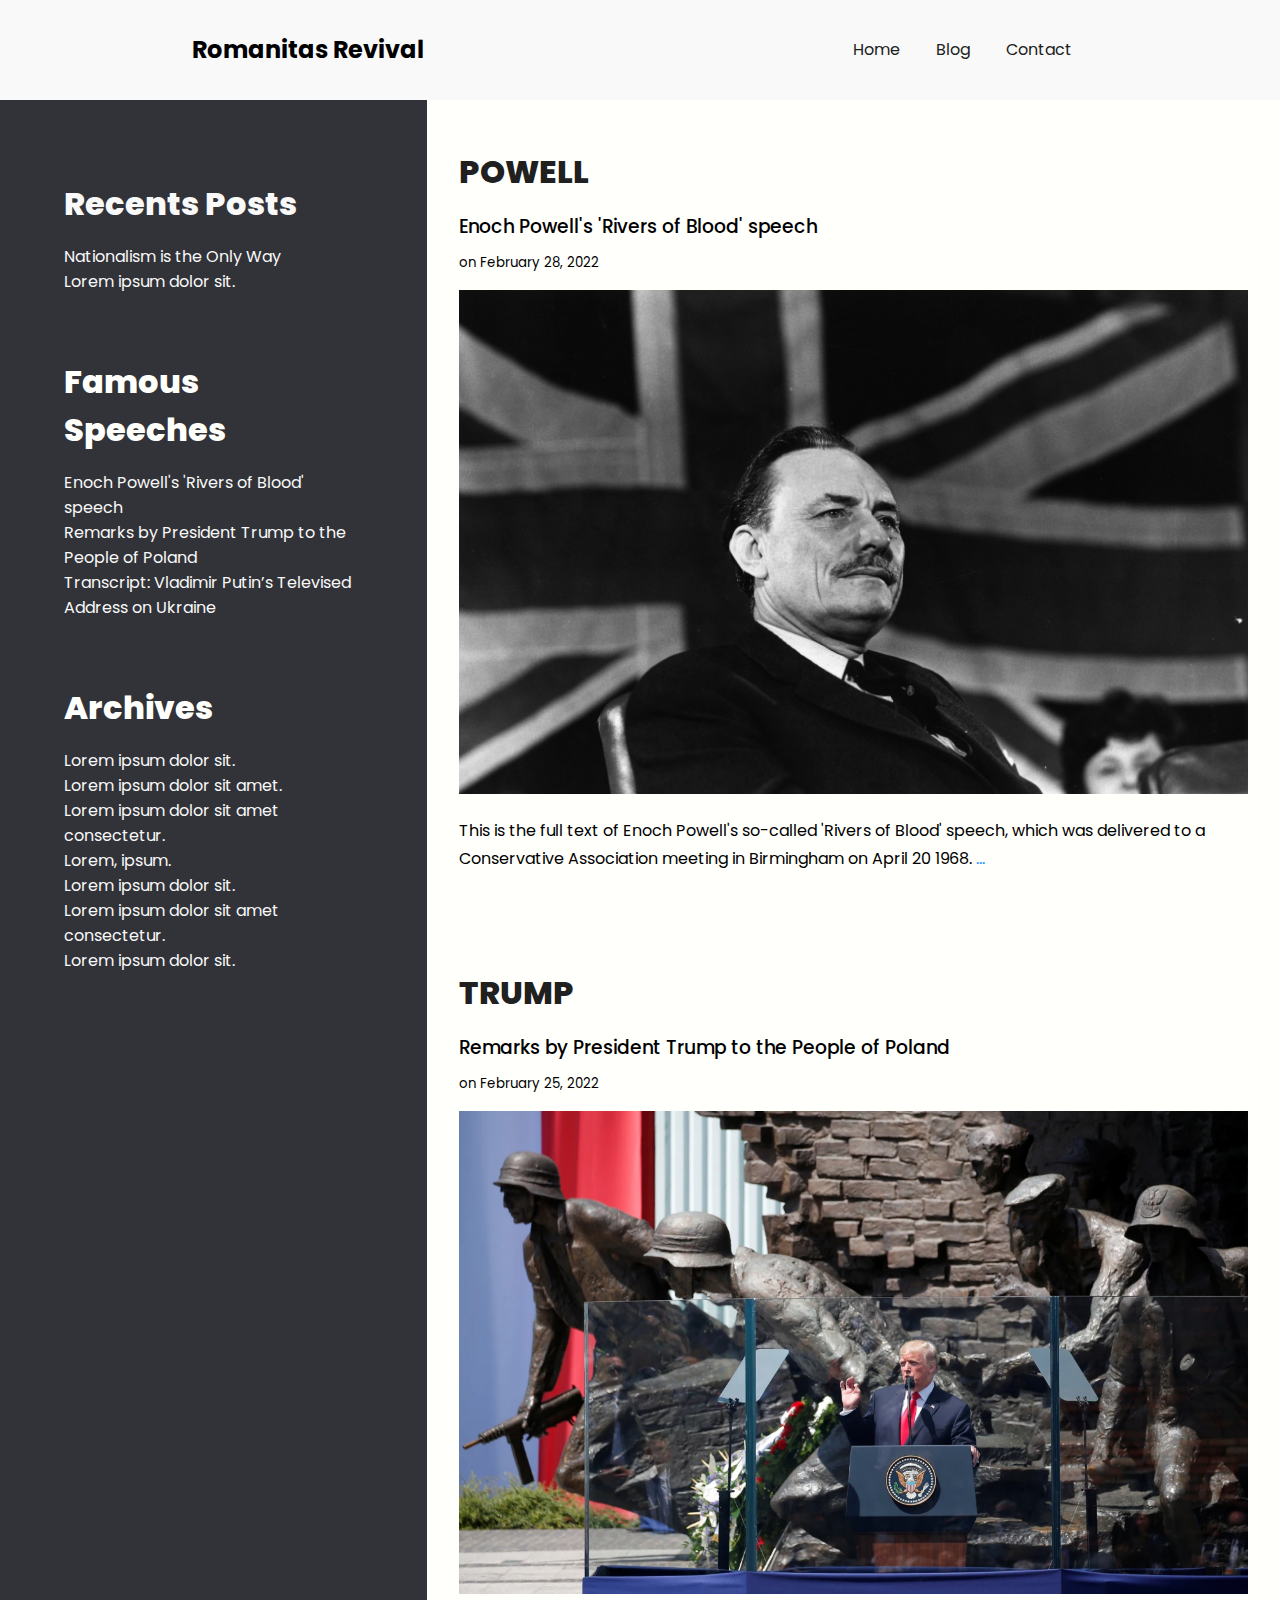
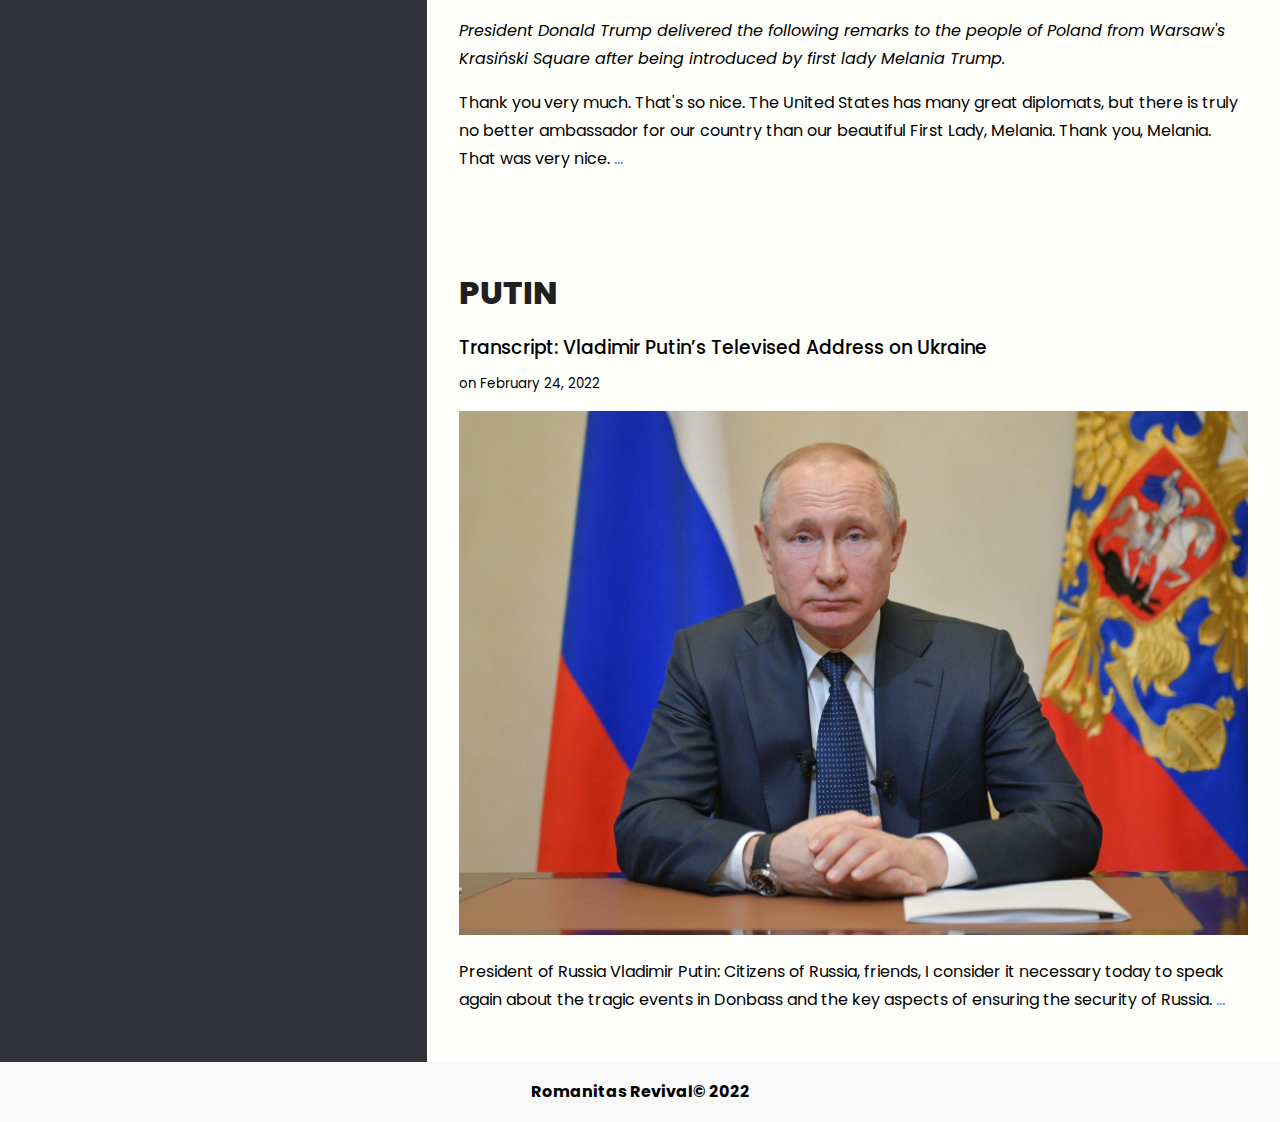
==== famousspeeches.html @ 78b0e217 "upload files march 1 2022" ====
<!DOCTYPE html>
<html lang="en">

<head>
    <meta charset="UTF-8">
    <meta http-equiv="X-UA-Compatible" content="IE=edge">
    <meta name="viewport" content="width=device-width, initial-scale=1.0">
    <link rel="stylesheet" href="style.css">
    <title>Romanitas Revival</title>
</head>

<body>

    <div class="container">
        <header>
            <nav>
                <div class="logo">
                    <h2>Romanitas Revival</h2>
                </div>
                <ul>
                    <li><a href="">Home</a></li>
                    <li><a href="blog.html">Blog</a></li>
                    <li><a href="">Contact</a></li>
                </ul>
                <a href="#" class="mobile">&#9776;</a>
            </nav>
        </header>
        <aside>
            <div class="post">
              <h1><a href="blog.html">Recents Posts</a></h1>
                <ul>
                  <li><a href="nationalismistheonlyway.html">Nationalism is the Only Way</a></li>
                    <li><a href="">Lorem ipsum dolor sit.</a></li>
                </ul>
            </div>
            <div class="comments">
                <h1>Famous Speeches</h1>
                <ul>
                    <li><a href="powell.html">Enoch Powell's 'Rivers of Blood' speech</a></li>
                    <li><a href="trump.html">Remarks by President Trump to the People of Poland</a></li>
                    <li><a href="putin.html">Transcript: Vladimir Putin’s Televised Address on Ukraine</a></li>
                </ul>
            </div>
            <div class="archives">
                <h1>Archives</h1>
                <ul>
                    <li><a href="">Lorem ipsum dolor sit.</a></li>
                    <li><a href="">Lorem ipsum dolor sit amet.</a></li>
                    <li><a href="">Lorem ipsum dolor sit amet consectetur.</a></li>
                    <li><a href="">Lorem, ipsum.</a></li>
                    <li><a href="">Lorem ipsum dolor sit.</a></li>
                    <li><a href="">Lorem ipsum dolor sit amet consectetur.</a></li>
                    <li><a href="">Lorem ipsum dolor sit.</a></li>
                </ul>
            </div>
        </aside>
        <main>
            <div class="blog-post">
                <div class="meta">
                    <h1>POWELL</h1>
                    <h3>Enoch Powell's 'Rivers of Blood' speech</h3>
                    <small><a href="#"></a> on February 28, 2022</small>
                </div>
                <div class="post">
                    <img src="images/powell.jpg" alt="">
                    <p class="excerpt">This is the full text of Enoch Powell's so-called 'Rivers of Blood' speech, which was
                    delivered to a Conservative Association meeting in Birmingham on April 20 1968. <a href="powell.html">...</a></p>
                </div>
            </div>

            <div class="blog-post">
                <div class="meta">
                    <h1>TRUMP</h1>
                    <h3>Remarks by President Trump to the People of Poland</h3>
                    <small><a href="#"></a> on February 25, 2022</small>
                </div>
                <div class="post">
                    <img src="images/trump.jpg" alt="">
                    <p class="excerpt"><i>President Donald Trump delivered the following remarks to the people of Poland from Warsaw's Krasiński Square after being introduced by first lady Melania Trump.</i></p>

                    <p class="excerpt">Thank you very much. That's so nice. The United States has many great diplomats, but there is truly no better ambassador for our country than our beautiful First Lady, Melania. Thank you, Melania. That was very nice.  <a href="trump.html">...</a></p>
                </div>
            </div>

            <div class="blog-post">
                <div class="meta">
                    <h1>PUTIN</h1>
                    <h3>Transcript: Vladimir Putin’s Televised Address on Ukraine</h3>
                    <small><a href="#"></a> on February 24, 2022</small>
                </div>
                <div class="post">
                    <img src="images/putin.jpg" alt="">
                    <p class="excerpt">President of Russia Vladimir Putin: Citizens of Russia, friends,
                    I consider it necessary today to speak again about the tragic events in Donbass and the key aspects of ensuring the security of Russia.  <a href="putin.html">...</a></p>
                </div>
            </div>

        </main>
        <footer>
          <h4>Romanitas Revival© 2022</h4>
        </footer>

    </div>
<script src="app.js"></script>
</body>

</html>
---- style.css ----
@import url('https://fonts.googleapis.com/css2?family=Poppins:wght@400;500;800&display=swap');

/* Base Styling */
* {
    margin: 0;
    padding: 0;
    box-sizing: border-box;
}

body {
    font-family: 'Poppins', sans-serif;
    background: url(images/bg.jpg);
    background-size: cover;

}

ul {
    list-style-type: none;
}

a {
    text-decoration: none;
    color: #f9f9f9;
}

h1 {
    color: #fffffc;
    margin: 16px 0;
    font-weight: 800;
}

h3 {
    margin: 8px 0;
    font-weight: 500;
}

p {
    margin: 16px 0;
    line-height: 1.75;
    font-weight: 400;
}

img {
    max-width: 100%;
    height: auto;
    margin-top: 16px;
}

/* Layout */
.container {
    display: grid;
    grid-template-columns: repeat(3, 1fr);
    grid-template-rows: 100px auto 60px;
    /* height: 100vh; */
    width: 100%;
    margin: 0 auto;
}

header {
    background-color: #F9F9F9;
    grid-column-start: span 3;

}

aside {
    background-color: #313338;
    grid-column-start: span 1;

}

main {
    background-color: #fffffc;
    grid-column-start: span 2;

}

footer {
    background-color: #F9F9F9;
    grid-column-start: span 3;
    text-align: center;
    display: flex;
    align-items: center;
    justify-content: center;

}

@media (max-width:768px) {
    .container {
        grid-template-columns: 1fr;
        grid-template-rows: 100px auto auto 100px;
    }

    header,
    aside,
    main,
    footer {
        grid-column-start: span 4;
    }
}


/* Navigation */
header {
    line-height: 100px;
}

nav {
    display: flex;
    align-items: center;
    justify-content: space-between;
    width: 70%;
    margin: 0 auto;

}

nav ul li {
    display: inline;
    padding: 0 16px;
}

nav ul li a {
    color: #202020;
}

.mobile {
    display: none;
}
.show {
    display: block;
}

@media (max-width:768px) {
    nav{
        position: relative;
    }
    nav ul {
        display: none;
        width: 100%;
        background-color: grey;
        position: absolute;
        top:100px;
        height:40vh;
        text-align: center;
    }
    nav ul li {
        display: block;
        margin-bottom: 5px;
    }
    nav ul li a{
        color:#fffffc;
    }

    a.mobile {
        color: #202020;
        font-size: 32px;
        display: block;
    }


}

/* Aside */
aside {
    padding: 64px;
}

aside .comments,
.archives {
    margin-top: 64px;
}

/* Blog */
.blog-post h1 {
    color: #202020;
}

.blog-post a {
    color: dodgerblue;
}

.blog-post {
    padding: 32px;
}
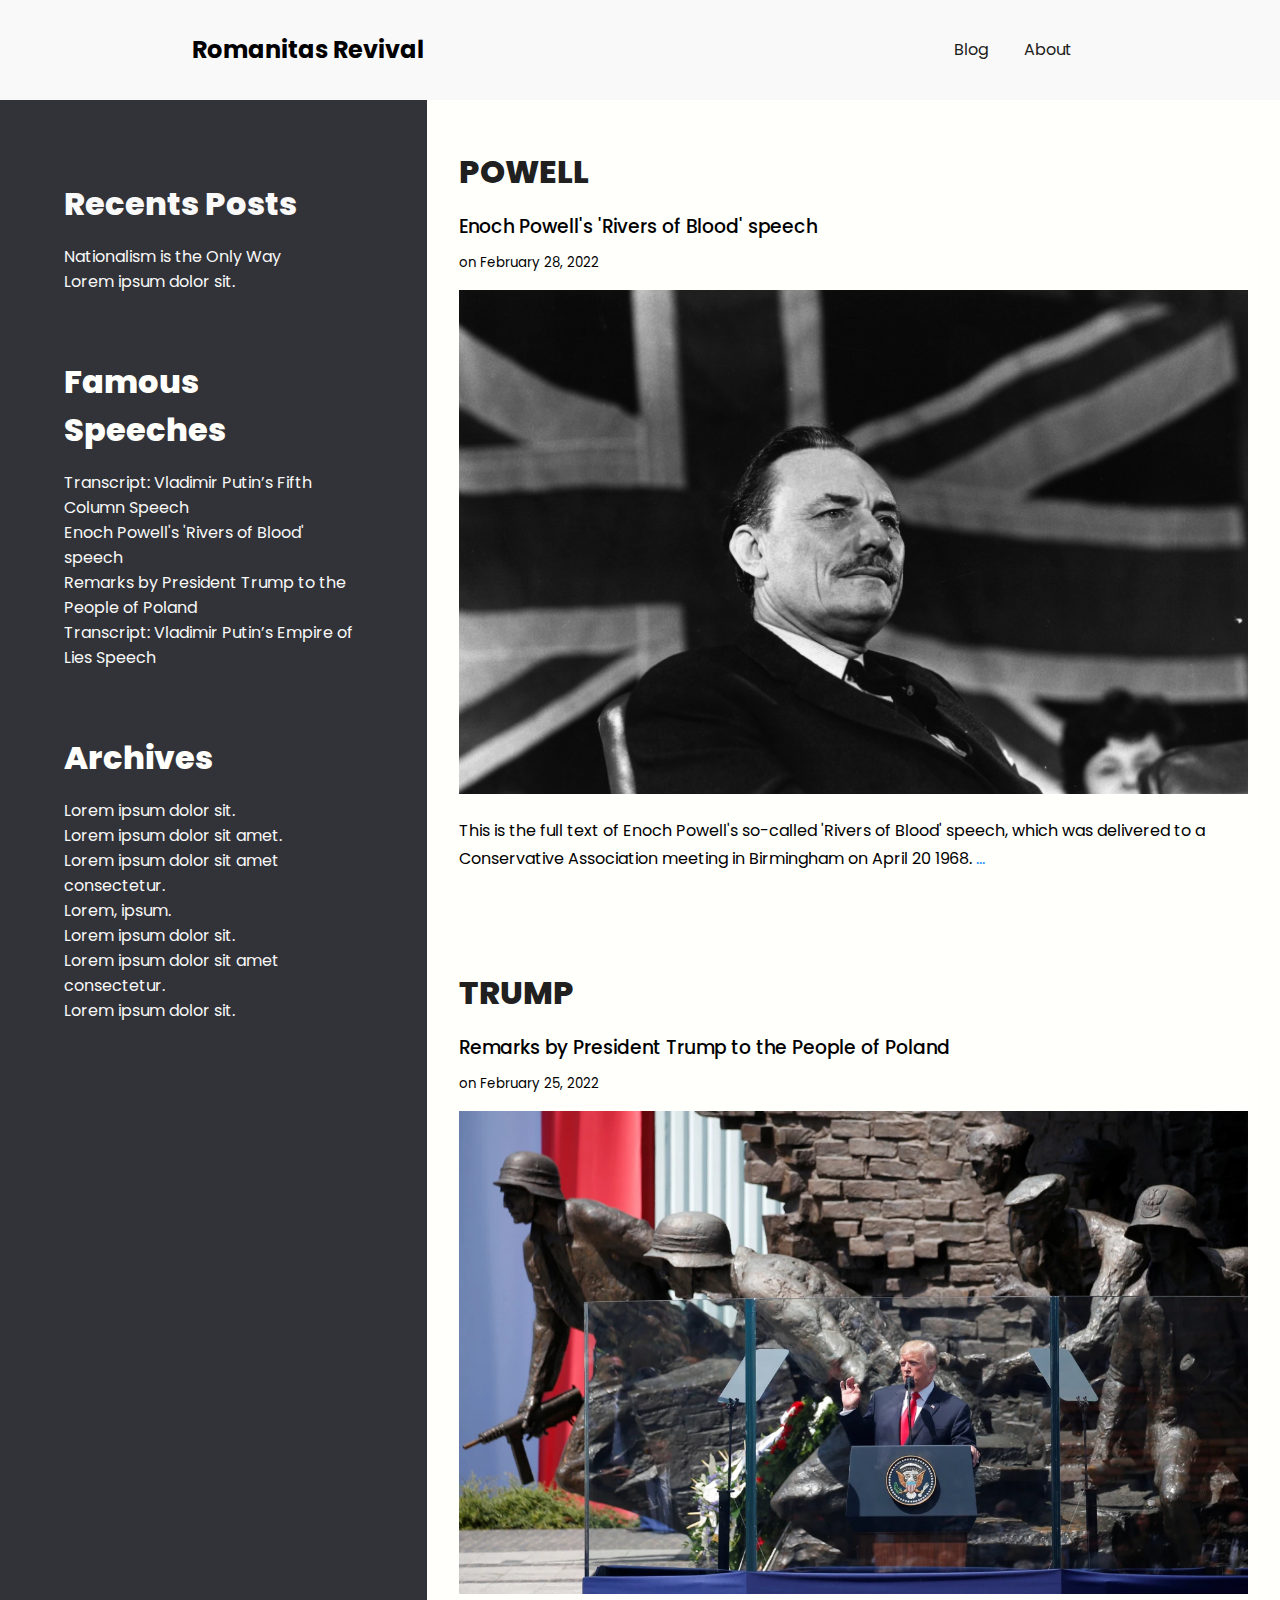
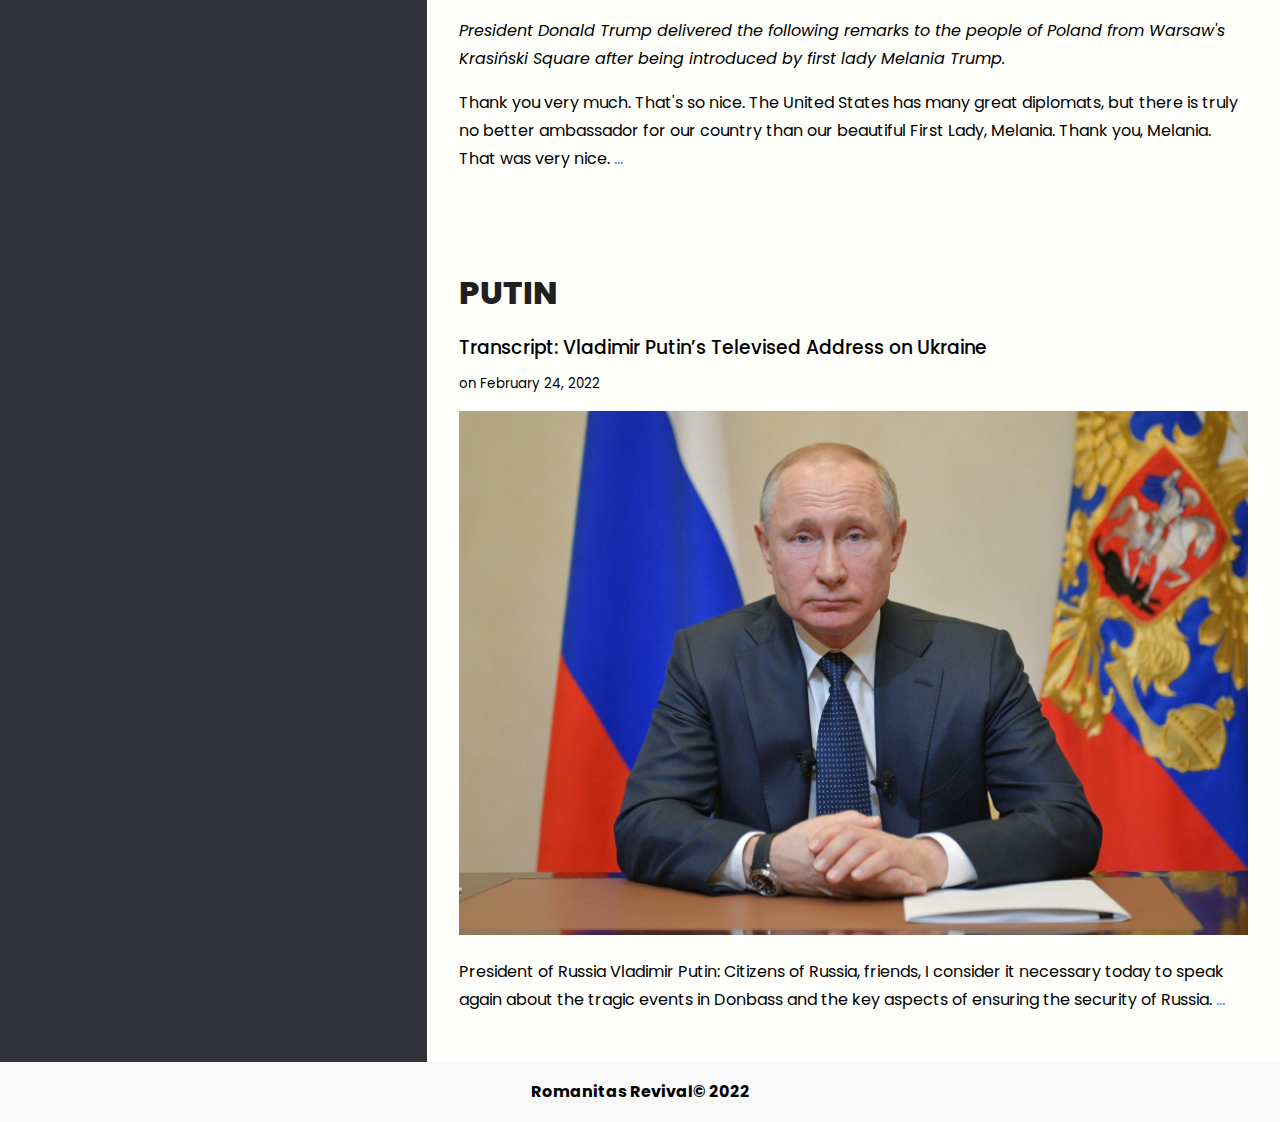
==== commit 9b12421a: "updated files" ====
--- a/famousspeeches.html
+++ b/famousspeeches.html
@@ -18,9 +18,8 @@
                     <h2>Romanitas Revival</h2>
                 </div>
                 <ul>
-                    <li><a href="">Home</a></li>
-                    <li><a href="blog.html">Blog</a></li>
-                    <li><a href="">Contact</a></li>
+                  <li><a href="index.html">Blog</a></li>
+                  <li><a href="about.html">About</a></li>
                 </ul>
                 <a href="#" class="mobile">&#9776;</a>
             </nav>
@@ -36,9 +35,10 @@
             <div class="comments">
                 <h1>Famous Speeches</h1>
                 <ul>
+                    <li><a href="putin2.html">Transcript: Vladimir Putin’s Fifth Column Speech</a></li>
                     <li><a href="powell.html">Enoch Powell's 'Rivers of Blood' speech</a></li>
                     <li><a href="trump.html">Remarks by President Trump to the People of Poland</a></li>
-                    <li><a href="putin.html">Transcript: Vladimir Putin’s Televised Address on Ukraine</a></li>
+                    <li><a href="putin.html">Transcript: Vladimir Putin’s Empire of Lies Speech</a></li>
                 </ul>
             </div>
             <div class="archives">
